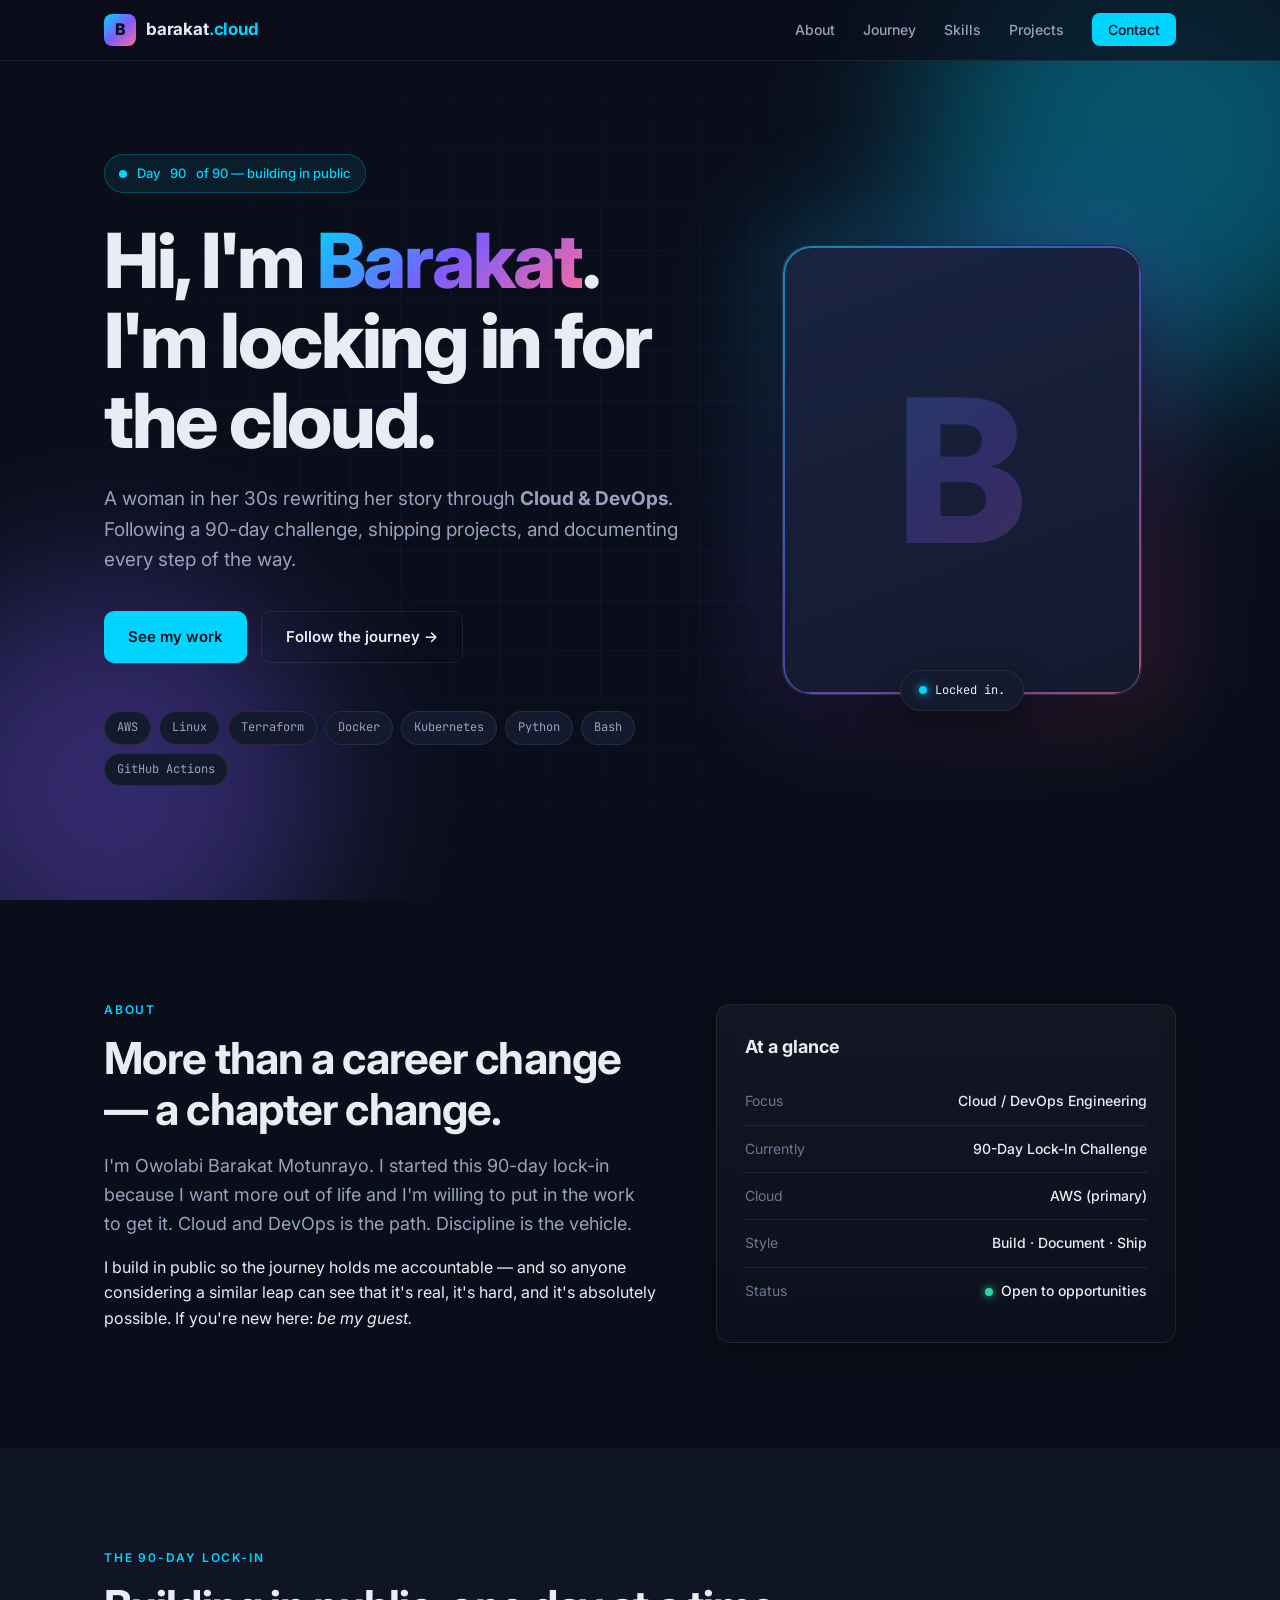
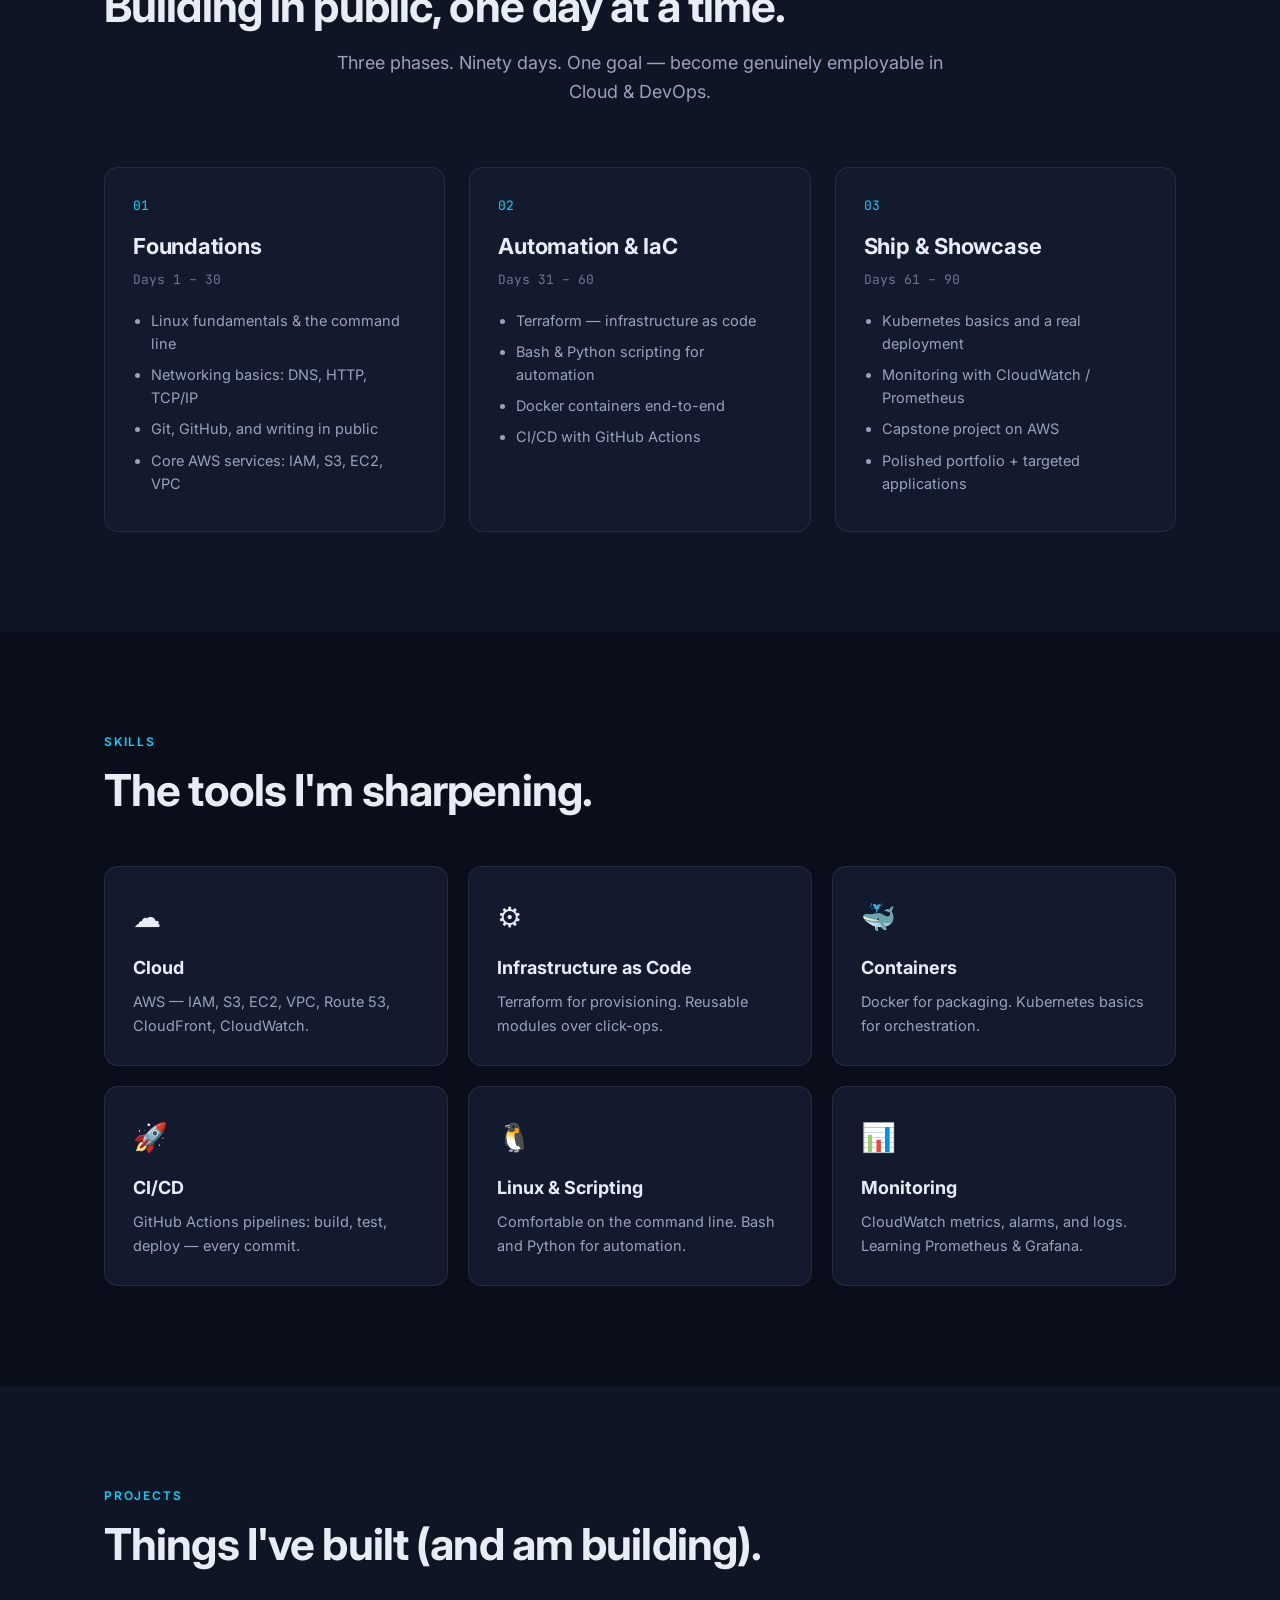
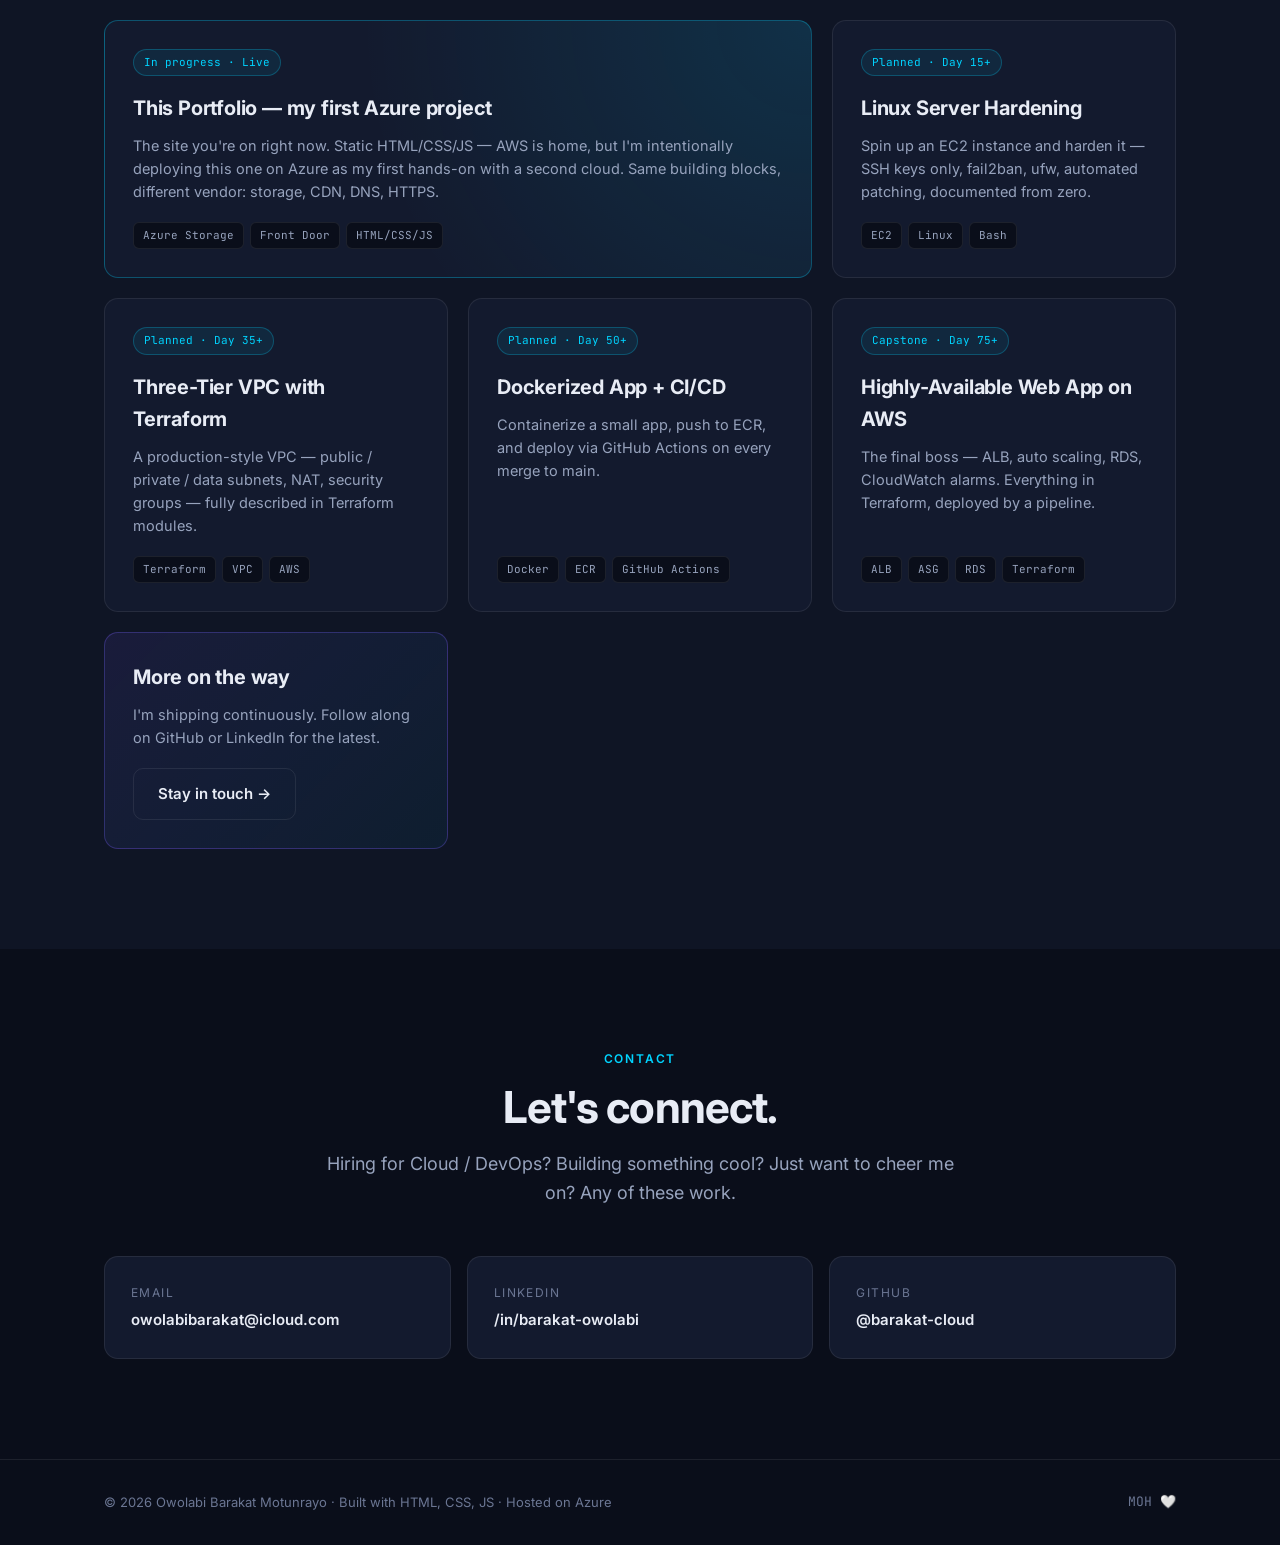
==== index.html @ aaf7a673 "Add files via upload" ====
<!DOCTYPE html>
<html lang="en">
<head>
  <meta charset="UTF-8" />
  <meta name="viewport" content="width=device-width, initial-scale=1.0" />
  <meta name="description" content="Owolabi Barakat Motunrayo — Cloud & DevOps Engineer building in public through a 90-day lock-in challenge." />
  <meta name="author" content="Owolabi Barakat Motunrayo" />
  <meta property="og:title" content="Barakat — Cloud & DevOps Engineer" />
  <meta property="og:description" content="Building in public. 90 days. Cloud, DevOps, and a whole new chapter." />
  <meta property="og:type" content="website" />
  <title>Barakat — Cloud & DevOps Engineer</title>
  <link rel="preconnect" href="https://fonts.googleapis.com" />
  <link rel="preconnect" href="https://fonts.gstatic.com" crossorigin />
  <link href="https://fonts.googleapis.com/css2?family=Inter:wght@400;500;600;700;800&family=JetBrains+Mono:wght@400;500&display=swap" rel="stylesheet" />
  <link rel="stylesheet" href="styles.css" />
  <link rel="icon" type="image/svg+xml" href="data:image/svg+xml,%3Csvg xmlns='http://www.w3.org/2000/svg' viewBox='0 0 100 100'%3E%3Crect width='100' height='100' rx='20' fill='%2300d4ff'/%3E%3Ctext x='50' y='68' text-anchor='middle' font-family='Inter,sans-serif' font-weight='800' font-size='56' fill='%23000'%3EB%3C/text%3E%3C/svg%3E" />
</head>
<body>
  <nav class="nav">
    <div class="nav-inner">
      <a href="#top" class="nav-logo">
        <span class="logo-mark">B</span>
        <span class="logo-text">barakat<span class="accent">.cloud</span></span>
      </a>
      <button class="nav-toggle" aria-label="Toggle menu" aria-expanded="false">
        <span></span><span></span><span></span>
      </button>
      <ul class="nav-links">
        <li><a href="#about">About</a></li>
        <li><a href="#journey">Journey</a></li>
        <li><a href="#skills">Skills</a></li>
        <li><a href="#projects">Projects</a></li>
        <li><a href="#contact" class="nav-cta">Contact</a></li>
      </ul>
    </div>
  </nav>

  <main id="top">
    <section class="hero">
      <div class="hero-bg">
        <div class="grid-pattern"></div>
        <div class="orb orb-1"></div>
        <div class="orb orb-2"></div>
      </div>
      <div class="container hero-content">
        <div class="hero-text">
          <div class="badge">
            <span class="pulse"></span>
            Day <span id="day-counter">1</span> of 90 — building in public
          </div>
          <h1 class="hero-title">
            Hi, I'm <span class="gradient-text">Barakat</span>.<br />
            I'm locking in for the cloud.
          </h1>
          <p class="hero-sub">
            A woman in her 30s rewriting her story through <strong>Cloud &amp; DevOps</strong>.
            Following a 90-day challenge, shipping projects, and documenting every step of the way.
          </p>
          <div class="hero-cta">
            <a href="#projects" class="btn btn-primary">See my work</a>
            <a href="#journey" class="btn btn-ghost">Follow the journey →</a>
          </div>
          <div class="hero-stack" aria-label="Tools I work with">
            <span>AWS</span><span>Linux</span><span>Terraform</span><span>Docker</span><span>Kubernetes</span><span>Python</span><span>Bash</span><span>GitHub Actions</span>
          </div>
        </div>

        <div class="hero-photo">
          <div class="photo-deco"></div>
          <div class="photo-frame">
            <div class="photo-monogram" aria-hidden="true">B</div>
            <img src="profile.jpg" alt="Owolabi Barakat Motunrayo" onerror="this.style.opacity=0" />
          </div>
          <div class="photo-tag">
            <span class="photo-tag-dot"></span>
            Locked in.
          </div>
        </div>
      </div>
    </section>

    <section id="about" class="section">
      <div class="container two-col">
        <div>
          <p class="eyebrow">About</p>
          <h2>More than a career change — a chapter change.</h2>
          <p class="lead">
            I'm Owolabi Barakat Motunrayo. I started this 90-day lock-in because I want more out of life
            and I'm willing to put in the work to get it. Cloud and DevOps is the path. Discipline is the vehicle.
          </p>
          <p>
            I build in public so the journey holds me accountable — and so anyone considering a similar leap
            can see that it's real, it's hard, and it's absolutely possible. If you're new here:
            <em>be my guest.</em>
          </p>
        </div>
        <div class="card glass">
          <h3>At a glance</h3>
          <ul class="kv">
            <li><span>Focus</span><span>Cloud / DevOps Engineering</span></li>
            <li><span>Currently</span><span>90-Day Lock-In Challenge</span></li>
            <li><span>Cloud</span><span>AWS (primary)</span></li>
            <li><span>Style</span><span>Build · Document · Ship</span></li>
            <li><span>Status</span><span class="status-dot">Open to opportunities</span></li>
          </ul>
        </div>
      </div>
    </section>

    <section id="journey" class="section section-alt">
      <div class="container">
        <p class="eyebrow">The 90-day lock-in</p>
        <h2>Building in public, one day at a time.</h2>
        <p class="lead lead-center">
          Three phases. Ninety days. One goal — become genuinely employable in Cloud &amp; DevOps.
        </p>

        <div class="timeline">
          <article class="phase">
            <div class="phase-num">01</div>
            <h3>Foundations</h3>
            <p class="phase-range">Days 1 – 30</p>
            <ul>
              <li>Linux fundamentals &amp; the command line</li>
              <li>Networking basics: DNS, HTTP, TCP/IP</li>
              <li>Git, GitHub, and writing in public</li>
              <li>Core AWS services: IAM, S3, EC2, VPC</li>
            </ul>
          </article>
          <article class="phase">
            <div class="phase-num">02</div>
            <h3>Automation &amp; IaC</h3>
            <p class="phase-range">Days 31 – 60</p>
            <ul>
              <li>Terraform — infrastructure as code</li>
              <li>Bash &amp; Python scripting for automation</li>
              <li>Docker containers end-to-end</li>
              <li>CI/CD with GitHub Actions</li>
            </ul>
          </article>
          <article class="phase">
            <div class="phase-num">03</div>
            <h3>Ship &amp; Showcase</h3>
            <p class="phase-range">Days 61 – 90</p>
            <ul>
              <li>Kubernetes basics and a real deployment</li>
              <li>Monitoring with CloudWatch / Prometheus</li>
              <li>Capstone project on AWS</li>
              <li>Polished portfolio + targeted applications</li>
            </ul>
          </article>
        </div>
      </div>
    </section>

    <section id="skills" class="section">
      <div class="container">
        <p class="eyebrow">Skills</p>
        <h2>The tools I'm sharpening.</h2>

        <div class="skills-grid">
          <div class="skill-card">
            <div class="skill-icon">☁️</div>
            <h3>Cloud</h3>
            <p>AWS — IAM, S3, EC2, VPC, Route 53, CloudFront, CloudWatch.</p>
          </div>
          <div class="skill-card">
            <div class="skill-icon">⚙️</div>
            <h3>Infrastructure as Code</h3>
            <p>Terraform for provisioning. Reusable modules over click-ops.</p>
          </div>
          <div class="skill-card">
            <div class="skill-icon">🐳</div>
            <h3>Containers</h3>
            <p>Docker for packaging. Kubernetes basics for orchestration.</p>
          </div>
          <div class="skill-card">
            <div class="skill-icon">🚀</div>
            <h3>CI/CD</h3>
            <p>GitHub Actions pipelines: build, test, deploy — every commit.</p>
          </div>
          <div class="skill-card">
            <div class="skill-icon">🐧</div>
            <h3>Linux &amp; Scripting</h3>
            <p>Comfortable on the command line. Bash and Python for automation.</p>
          </div>
          <div class="skill-card">
            <div class="skill-icon">📊</div>
            <h3>Monitoring</h3>
            <p>CloudWatch metrics, alarms, and logs. Learning Prometheus &amp; Grafana.</p>
          </div>
        </div>
      </div>
    </section>

    <section id="projects" class="section section-alt">
      <div class="container">
        <p class="eyebrow">Projects</p>
        <h2>Things I've built (and am building).</h2>

        <div class="projects-grid">
          <article class="project-card featured">
            <div class="project-tag">In progress · Live</div>
            <h3>This Portfolio — my first Azure project</h3>
            <p>
              The site you're on right now. Static HTML/CSS/JS — AWS is home, but I'm intentionally
              deploying this one on Azure as my first hands-on with a second cloud. Same building blocks,
              different vendor: storage, CDN, DNS, HTTPS.
            </p>
            <ul class="tech-tags">
              <li>Azure Storage</li><li>Front Door</li><li>HTML/CSS/JS</li>
            </ul>
          </article>

          <article class="project-card">
            <div class="project-tag">Planned · Day 15+</div>
            <h3>Linux Server Hardening</h3>
            <p>Spin up an EC2 instance and harden it — SSH keys only, fail2ban, ufw, automated patching, documented from zero.</p>
            <ul class="tech-tags"><li>EC2</li><li>Linux</li><li>Bash</li></ul>
          </article>

          <article class="project-card">
            <div class="project-tag">Planned · Day 35+</div>
            <h3>Three-Tier VPC with Terraform</h3>
            <p>A production-style VPC — public / private / data subnets, NAT, security groups — fully described in Terraform modules.</p>
            <ul class="tech-tags"><li>Terraform</li><li>VPC</li><li>AWS</li></ul>
          </article>

          <article class="project-card">
            <div class="project-tag">Planned · Day 50+</div>
            <h3>Dockerized App + CI/CD</h3>
            <p>Containerize a small app, push to ECR, and deploy via GitHub Actions on every merge to main.</p>
            <ul class="tech-tags"><li>Docker</li><li>ECR</li><li>GitHub Actions</li></ul>
          </article>

          <article class="project-card">
            <div class="project-tag">Capstone · Day 75+</div>
            <h3>Highly-Available Web App on AWS</h3>
            <p>The final boss — ALB, auto scaling, RDS, CloudWatch alarms. Everything in Terraform, deployed by a pipeline.</p>
            <ul class="tech-tags"><li>ALB</li><li>ASG</li><li>RDS</li><li>Terraform</li></ul>
          </article>

          <article class="project-card cta-card">
            <h3>More on the way</h3>
            <p>I'm shipping continuously. Follow along on GitHub or LinkedIn for the latest.</p>
            <a href="#contact" class="btn btn-ghost">Stay in touch →</a>
          </article>
        </div>
      </div>
    </section>

    <section id="contact" class="section">
      <div class="container contact">
        <p class="eyebrow">Contact</p>
        <h2>Let's connect.</h2>
        <p class="lead lead-center">
          Hiring for Cloud / DevOps? Building something cool? Just want to cheer me on?
          Any of these work.
        </p>
        <div class="contact-grid">
          <a class="contact-card" href="mailto:owolabibarakat@icloud.com">
            <span class="contact-label">Email</span>
            <span class="contact-value">owolabibarakat@icloud.com</span>
          </a>
          <a class="contact-card" href="https://www.linkedin.com/" target="_blank" rel="noopener">
            <span class="contact-label">LinkedIn</span>
            <span class="contact-value">/in/barakat-owolabi</span>
          </a>
          <a class="contact-card" href="https://github.com/" target="_blank" rel="noopener">
            <span class="contact-label">GitHub</span>
            <span class="contact-value">@barakat-cloud</span>
          </a>
        </div>
      </div>
    </section>
  </main>

  <footer class="footer">
    <div class="container footer-inner">
      <p>© <span id="year"></span> Owolabi Barakat Motunrayo · Built with HTML, CSS, JS · Hosted on Azure</p>
      <p class="footer-moh">MOH 🤍</p>
    </div>
  </footer>

  <script src="script.js"></script>
</body>
</html>
---- styles.css ----
/* ---------- Reset & tokens ---------- */
*, *::before, *::after { box-sizing: border-box; }
html { scroll-behavior: smooth; }
body {
  margin: 0;
  font-family: 'Inter', system-ui, -apple-system, Segoe UI, Roboto, sans-serif;
  background: var(--bg);
  color: var(--text);
  line-height: 1.6;
  -webkit-font-smoothing: antialiased;
  overflow-x: hidden;
}

:root {
  --bg: #0a0e1a;
  --bg-alt: #0f1525;
  --surface: #131a2e;
  --surface-2: #1a2340;
  --border: rgba(255, 255, 255, 0.08);
  --text: #e8ecf5;
  --text-dim: #97a3bd;
  --text-mute: #6b7693;
  --accent: #00d4ff;
  --accent-2: #7c5cff;
  --accent-3: #ff6b9d;
  --gradient: linear-gradient(135deg, #00d4ff 0%, #7c5cff 50%, #ff6b9d 100%);
  --radius: 14px;
  --shadow: 0 8px 30px rgba(0, 0, 0, 0.3);
}

img, svg { max-width: 100%; display: block; }
a { color: inherit; text-decoration: none; }

.container { width: 100%; max-width: 1120px; margin: 0 auto; padding: 0 24px; }

/* ---------- Nav ---------- */
.nav {
  position: fixed; top: 0; left: 0; right: 0; z-index: 100;
  backdrop-filter: blur(14px);
  -webkit-backdrop-filter: blur(14px);
  background: rgba(10, 14, 26, 0.7);
  border-bottom: 1px solid var(--border);
}
.nav-inner {
  max-width: 1120px; margin: 0 auto; padding: 14px 24px;
  display: flex; align-items: center; justify-content: space-between;
}
.nav-logo { display: flex; align-items: center; gap: 10px; font-weight: 700; }
.logo-mark {
  width: 32px; height: 32px; display: grid; place-items: center;
  background: var(--gradient);
  color: #0a0e1a; border-radius: 8px; font-weight: 800;
}
.logo-text { font-size: 17px; letter-spacing: -0.01em; }
.logo-text .accent { color: var(--accent); }

.nav-links {
  list-style: none; display: flex; gap: 28px;
  margin: 0; padding: 0;
}
.nav-links a {
  color: var(--text-dim); font-size: 14px; font-weight: 500;
  transition: color 0.2s;
}
.nav-links a:hover { color: var(--text); }
.nav-cta {
  padding: 8px 16px; border-radius: 8px;
  background: var(--accent); color: #0a0e1a !important;
  font-weight: 600;
}
.nav-cta:hover { background: #1ae0ff; }

.nav-toggle {
  display: none; background: none; border: 0; cursor: pointer;
  width: 32px; height: 32px; padding: 6px;
}
.nav-toggle span {
  display: block; height: 2px; background: var(--text);
  margin: 5px 0; border-radius: 2px; transition: 0.25s;
}

/* ---------- Hero ---------- */
.hero {
  position: relative; min-height: 100vh;
  display: flex; align-items: center;
  padding: 120px 0 80px;
  overflow: hidden;
}
.hero-bg { position: absolute; inset: 0; z-index: 0; }
.grid-pattern {
  position: absolute; inset: 0;
  background-image:
    linear-gradient(rgba(124, 92, 255, 0.06) 1px, transparent 1px),
    linear-gradient(90deg, rgba(124, 92, 255, 0.06) 1px, transparent 1px);
  background-size: 50px 50px;
  mask-image: radial-gradient(ellipse at center, #000 30%, transparent 75%);
  -webkit-mask-image: radial-gradient(ellipse at center, #000 30%, transparent 75%);
}
.orb {
  position: absolute; border-radius: 50%;
  filter: blur(80px); opacity: 0.35;
}
.orb-1 {
  width: 480px; height: 480px;
  background: var(--accent);
  top: -100px; right: -120px;
}
.orb-2 {
  width: 420px; height: 420px;
  background: var(--accent-2);
  bottom: -100px; left: -100px;
}

.hero-content {
  position: relative; z-index: 1;
  display: grid;
  grid-template-columns: 1.15fr 0.85fr;
  gap: 64px;
  align-items: center;
}
.hero-text { min-width: 0; }

.hero-photo {
  position: relative;
  justify-self: center;
  width: 100%;
  max-width: 360px;
  aspect-ratio: 4 / 5;
}
.photo-frame {
  position: relative;
  width: 100%; height: 100%;
  border-radius: 28px;
  overflow: hidden;
  background: linear-gradient(160deg, var(--surface-2), var(--surface));
  border: 1px solid var(--border);
  box-shadow:
    0 30px 80px rgba(0, 0, 0, 0.5),
    0 0 0 1px rgba(255, 255, 255, 0.03) inset;
  z-index: 1;
}
.photo-frame::after {
  content: '';
  position: absolute; inset: 0;
  border-radius: 28px;
  padding: 1.5px;
  background: var(--gradient);
  -webkit-mask: linear-gradient(#000 0 0) content-box, linear-gradient(#000 0 0);
  -webkit-mask-composite: xor;
          mask-composite: exclude;
  pointer-events: none;
  z-index: 3;
  opacity: 0.6;
}
.photo-frame img {
  position: absolute; inset: 0;
  width: 100%; height: 100%;
  object-fit: cover;
  z-index: 2;
  transition: opacity 0.4s;
}
.photo-monogram {
  position: absolute; inset: 0;
  display: grid; place-items: center;
  font-size: clamp(140px, 22vw, 200px);
  font-weight: 800;
  line-height: 1;
  background: var(--gradient);
  -webkit-background-clip: text;
          background-clip: text;
  -webkit-text-fill-color: transparent;
  opacity: 0.25;
  z-index: 1;
  user-select: none;
}
.photo-deco {
  position: absolute;
  width: 110%; height: 110%;
  top: -5%; left: -5%;
  background: var(--gradient);
  border-radius: 32px;
  filter: blur(50px);
  opacity: 0.25;
  z-index: 0;
}
.photo-tag {
  position: absolute;
  bottom: -16px; left: 50%;
  transform: translateX(-50%);
  display: inline-flex; align-items: center; gap: 8px;
  padding: 10px 18px;
  border-radius: 999px;
  background: var(--surface);
  border: 1px solid var(--border);
  font-family: 'JetBrains Mono', monospace;
  font-size: 12px;
  color: var(--text);
  box-shadow: 0 10px 30px rgba(0, 0, 0, 0.4);
  z-index: 4;
  white-space: nowrap;
}
.photo-tag-dot {
  width: 8px; height: 8px; border-radius: 50%;
  background: var(--accent);
  box-shadow: 0 0 10px var(--accent);
}
.badge {
  display: inline-flex; align-items: center; gap: 10px;
  padding: 8px 14px; border-radius: 999px;
  background: rgba(0, 212, 255, 0.08);
  border: 1px solid rgba(0, 212, 255, 0.25);
  color: var(--accent);
  font-size: 13px; font-weight: 500;
  margin-bottom: 28px;
}
.pulse {
  width: 8px; height: 8px; border-radius: 50%;
  background: var(--accent);
  box-shadow: 0 0 0 0 rgba(0, 212, 255, 0.7);
  animation: pulse 2s infinite;
}
@keyframes pulse {
  0% { box-shadow: 0 0 0 0 rgba(0, 212, 255, 0.7); }
  70% { box-shadow: 0 0 0 12px rgba(0, 212, 255, 0); }
  100% { box-shadow: 0 0 0 0 rgba(0, 212, 255, 0); }
}

.hero-title {
  font-size: clamp(40px, 6.5vw, 76px);
  line-height: 1.05; letter-spacing: -0.03em;
  font-weight: 800;
  margin: 0 0 24px;
}
.gradient-text {
  background: var(--gradient);
  -webkit-background-clip: text;
  background-clip: text;
  -webkit-text-fill-color: transparent;
}
.hero-sub {
  font-size: clamp(16px, 1.6vw, 19px);
  color: var(--text-dim);
  max-width: 620px; margin: 0 0 36px;
}
.hero-cta { display: flex; gap: 14px; flex-wrap: wrap; margin-bottom: 48px; }

.btn {
  display: inline-flex; align-items: center; justify-content: center;
  padding: 13px 24px; border-radius: 10px;
  font-weight: 600; font-size: 15px;
  transition: transform 0.15s, background 0.2s, border-color 0.2s;
  cursor: pointer; border: 0;
}
.btn-primary {
  background: var(--accent); color: #0a0e1a;
}
.btn-primary:hover { background: #1ae0ff; transform: translateY(-1px); }
.btn-ghost {
  background: transparent; color: var(--text);
  border: 1px solid var(--border);
}
.btn-ghost:hover { border-color: var(--text-dim); transform: translateY(-1px); }

.hero-stack {
  display: flex; flex-wrap: wrap; gap: 8px;
}
.hero-stack span {
  padding: 6px 12px; border-radius: 999px;
  background: var(--surface);
  border: 1px solid var(--border);
  color: var(--text-dim);
  font-family: 'JetBrains Mono', monospace;
  font-size: 12px;
}

/* ---------- Sections ---------- */
.section { padding: 100px 0; position: relative; }
.section-alt { background: var(--bg-alt); }

.eyebrow {
  text-transform: uppercase;
  letter-spacing: 0.15em;
  font-size: 12px; font-weight: 600;
  color: var(--accent);
  margin: 0 0 14px;
}
h2 {
  font-size: clamp(28px, 4vw, 44px);
  line-height: 1.15; letter-spacing: -0.02em;
  font-weight: 700;
  margin: 0 0 18px;
}
.lead {
  font-size: 18px; color: var(--text-dim);
  max-width: 640px; margin: 0 0 16px;
}
.lead-center { margin-left: auto; margin-right: auto; text-align: center; }

.two-col {
  display: grid; grid-template-columns: 1.2fr 1fr;
  gap: 60px; align-items: center;
}

/* ---------- Card / glass ---------- */
.card {
  background: var(--surface);
  border: 1px solid var(--border);
  border-radius: var(--radius);
  padding: 28px;
  box-shadow: var(--shadow);
}
.glass {
  background: linear-gradient(180deg, rgba(255,255,255,0.04), rgba(255,255,255,0.01));
  backdrop-filter: blur(10px);
  -webkit-backdrop-filter: blur(10px);
}
.card h3 { margin: 0 0 16px; font-size: 18px; }

.kv { list-style: none; padding: 0; margin: 0; }
.kv li {
  display: flex; justify-content: space-between; gap: 16px;
  padding: 12px 0;
  border-bottom: 1px solid var(--border);
  font-size: 14px;
}
.kv li:last-child { border-bottom: 0; }
.kv li span:first-child { color: var(--text-mute); }
.kv li span:last-child { color: var(--text); font-weight: 500; text-align: right; }
.status-dot::before {
  content: ''; display: inline-block;
  width: 8px; height: 8px; border-radius: 50%;
  background: #2dd4a4; margin-right: 8px;
  box-shadow: 0 0 8px #2dd4a4;
  vertical-align: middle;
}

/* ---------- Timeline ---------- */
.timeline {
  margin-top: 60px;
  display: grid; grid-template-columns: repeat(3, 1fr); gap: 24px;
}
.phase {
  background: var(--surface);
  border: 1px solid var(--border);
  border-radius: var(--radius);
  padding: 28px;
  position: relative;
  transition: transform 0.25s, border-color 0.25s;
}
.phase:hover { transform: translateY(-4px); border-color: rgba(0, 212, 255, 0.4); }
.phase-num {
  font-family: 'JetBrains Mono', monospace;
  font-size: 13px; color: var(--accent);
  margin-bottom: 12px;
}
.phase h3 { margin: 0 0 6px; font-size: 22px; letter-spacing: -0.01em; }
.phase-range {
  color: var(--text-mute); font-size: 13px;
  margin: 0 0 18px;
  font-family: 'JetBrains Mono', monospace;
}
.phase ul { padding-left: 18px; margin: 0; color: var(--text-dim); }
.phase ul li { margin-bottom: 8px; font-size: 14.5px; }

/* ---------- Skills grid ---------- */
.skills-grid {
  margin-top: 50px;
  display: grid; grid-template-columns: repeat(3, 1fr); gap: 20px;
}
.skill-card {
  background: var(--surface);
  border: 1px solid var(--border);
  border-radius: var(--radius);
  padding: 28px;
  transition: transform 0.25s, border-color 0.25s, background 0.25s;
}
.skill-card:hover {
  transform: translateY(-3px);
  border-color: rgba(124, 92, 255, 0.45);
  background: var(--surface-2);
}
.skill-icon { font-size: 28px; margin-bottom: 14px; }
.skill-card h3 { margin: 0 0 8px; font-size: 18px; }
.skill-card p { margin: 0; color: var(--text-dim); font-size: 14.5px; }

/* ---------- Projects ---------- */
.projects-grid {
  margin-top: 50px;
  display: grid; grid-template-columns: repeat(3, 1fr); gap: 20px;
}
.project-card {
  background: var(--surface);
  border: 1px solid var(--border);
  border-radius: var(--radius);
  padding: 28px;
  display: flex; flex-direction: column;
  transition: transform 0.25s, border-color 0.25s;
}
.project-card:hover { transform: translateY(-4px); border-color: rgba(0, 212, 255, 0.4); }
.project-card.featured {
  grid-column: span 2;
  background:
    radial-gradient(circle at top right, rgba(0, 212, 255, 0.12), transparent 60%),
    var(--surface);
  border-color: rgba(0, 212, 255, 0.3);
}
.project-tag {
  display: inline-block; align-self: flex-start;
  padding: 4px 10px; border-radius: 999px;
  font-family: 'JetBrains Mono', monospace;
  font-size: 11px; color: var(--accent);
  background: rgba(0, 212, 255, 0.08);
  border: 1px solid rgba(0, 212, 255, 0.25);
  margin-bottom: 16px;
}
.project-card h3 { margin: 0 0 10px; font-size: 20px; letter-spacing: -0.01em; }
.project-card p { color: var(--text-dim); margin: 0 0 18px; font-size: 14.5px; flex: 1; }
.tech-tags {
  list-style: none; padding: 0; margin: 0;
  display: flex; flex-wrap: wrap; gap: 6px;
}
.tech-tags li {
  font-family: 'JetBrains Mono', monospace;
  font-size: 11px;
  padding: 4px 9px; border-radius: 6px;
  background: var(--bg);
  color: var(--text-dim);
  border: 1px solid var(--border);
}
.cta-card {
  background: linear-gradient(135deg, rgba(124, 92, 255, 0.1), rgba(0, 212, 255, 0.05));
  border-color: rgba(124, 92, 255, 0.3);
  align-items: flex-start;
}
.cta-card .btn { margin-top: auto; }

/* ---------- Contact ---------- */
.contact { text-align: center; }
.contact h2 { margin-bottom: 18px; }
.contact-grid {
  margin-top: 48px;
  display: grid; grid-template-columns: repeat(3, 1fr); gap: 16px;
}
.contact-card {
  background: var(--surface);
  border: 1px solid var(--border);
  border-radius: var(--radius);
  padding: 26px;
  display: flex; flex-direction: column; gap: 6px;
  text-align: left;
  transition: transform 0.2s, border-color 0.2s;
}
.contact-card:hover { transform: translateY(-3px); border-color: var(--accent); }
.contact-label {
  font-size: 12px;
  text-transform: uppercase;
  letter-spacing: 0.12em;
  color: var(--text-mute);
}
.contact-value { font-weight: 600; font-size: 15px; word-break: break-word; }

/* ---------- Footer ---------- */
.footer {
  border-top: 1px solid var(--border);
  padding: 32px 0;
  background: var(--bg);
}
.footer-inner {
  display: flex; justify-content: space-between; align-items: center;
  flex-wrap: wrap; gap: 12px;
}
.footer p { margin: 0; color: var(--text-mute); font-size: 13px; }
.footer-moh { font-family: 'JetBrains Mono', monospace; }

/* ---------- Responsive ---------- */
@media (max-width: 880px) {
  .hero-content { grid-template-columns: 1fr; gap: 48px; text-align: left; }
  .hero-photo { order: -1; max-width: 260px; margin-top: 8px; }
  .two-col { grid-template-columns: 1fr; gap: 40px; }
  .timeline,
  .skills-grid,
  .projects-grid,
  .contact-grid { grid-template-columns: 1fr; }
  .project-card.featured { grid-column: span 1; }

  .nav-toggle { display: block; }
  .nav-links {
    position: absolute; top: 100%; left: 0; right: 0;
    background: rgba(10, 14, 26, 0.97);
    backdrop-filter: blur(10px);
    flex-direction: column;
    padding: 20px 24px;
    gap: 18px;
    border-bottom: 1px solid var(--border);
    transform: translateY(-10px);
    opacity: 0;
    pointer-events: none;
    transition: 0.2s;
  }
  .nav-links.open {
    transform: translateY(0); opacity: 1; pointer-events: auto;
  }
  .section { padding: 80px 0; }
  .hero { padding: 110px 0 60px; min-height: auto; }
}

@media (prefers-reduced-motion: reduce) {
  *, *::before, *::after {
    animation-duration: 0.01ms !important;
    transition-duration: 0.01ms !important;
  }
  html { scroll-behavior: auto; }
}
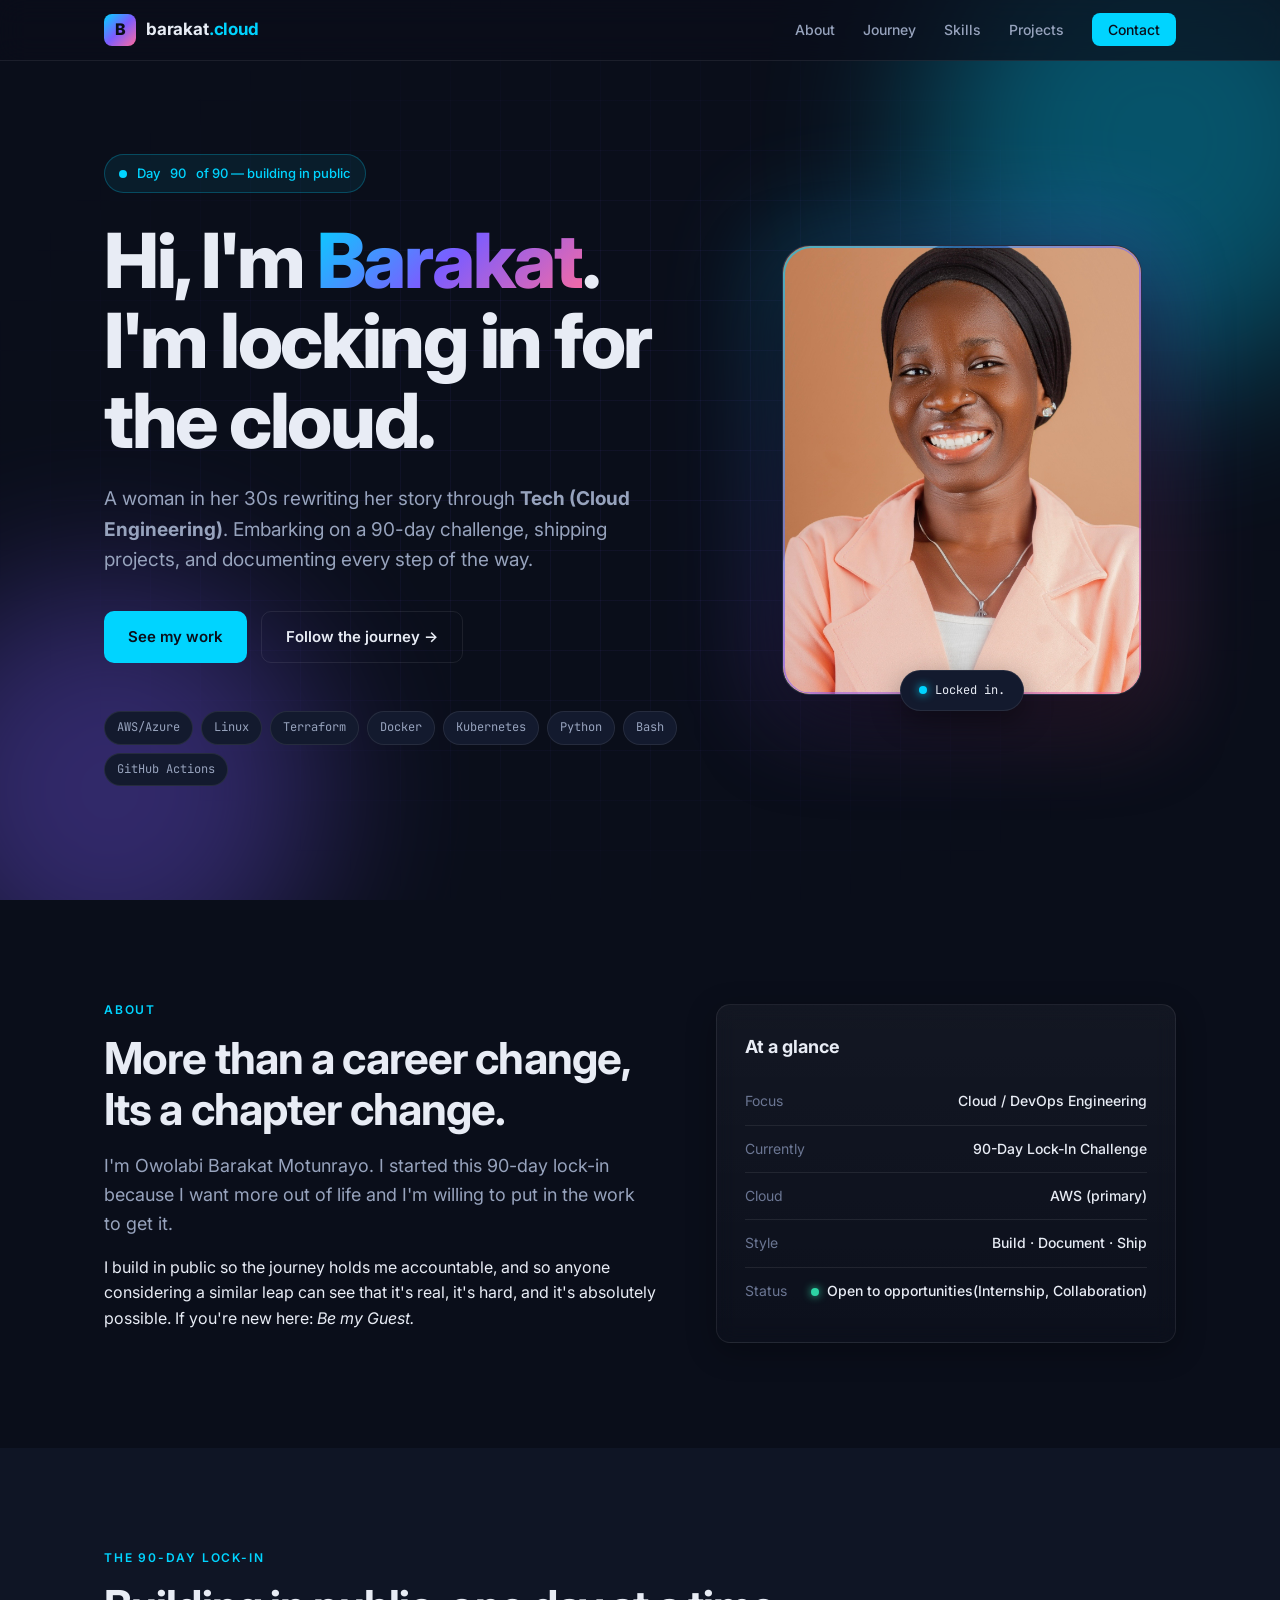
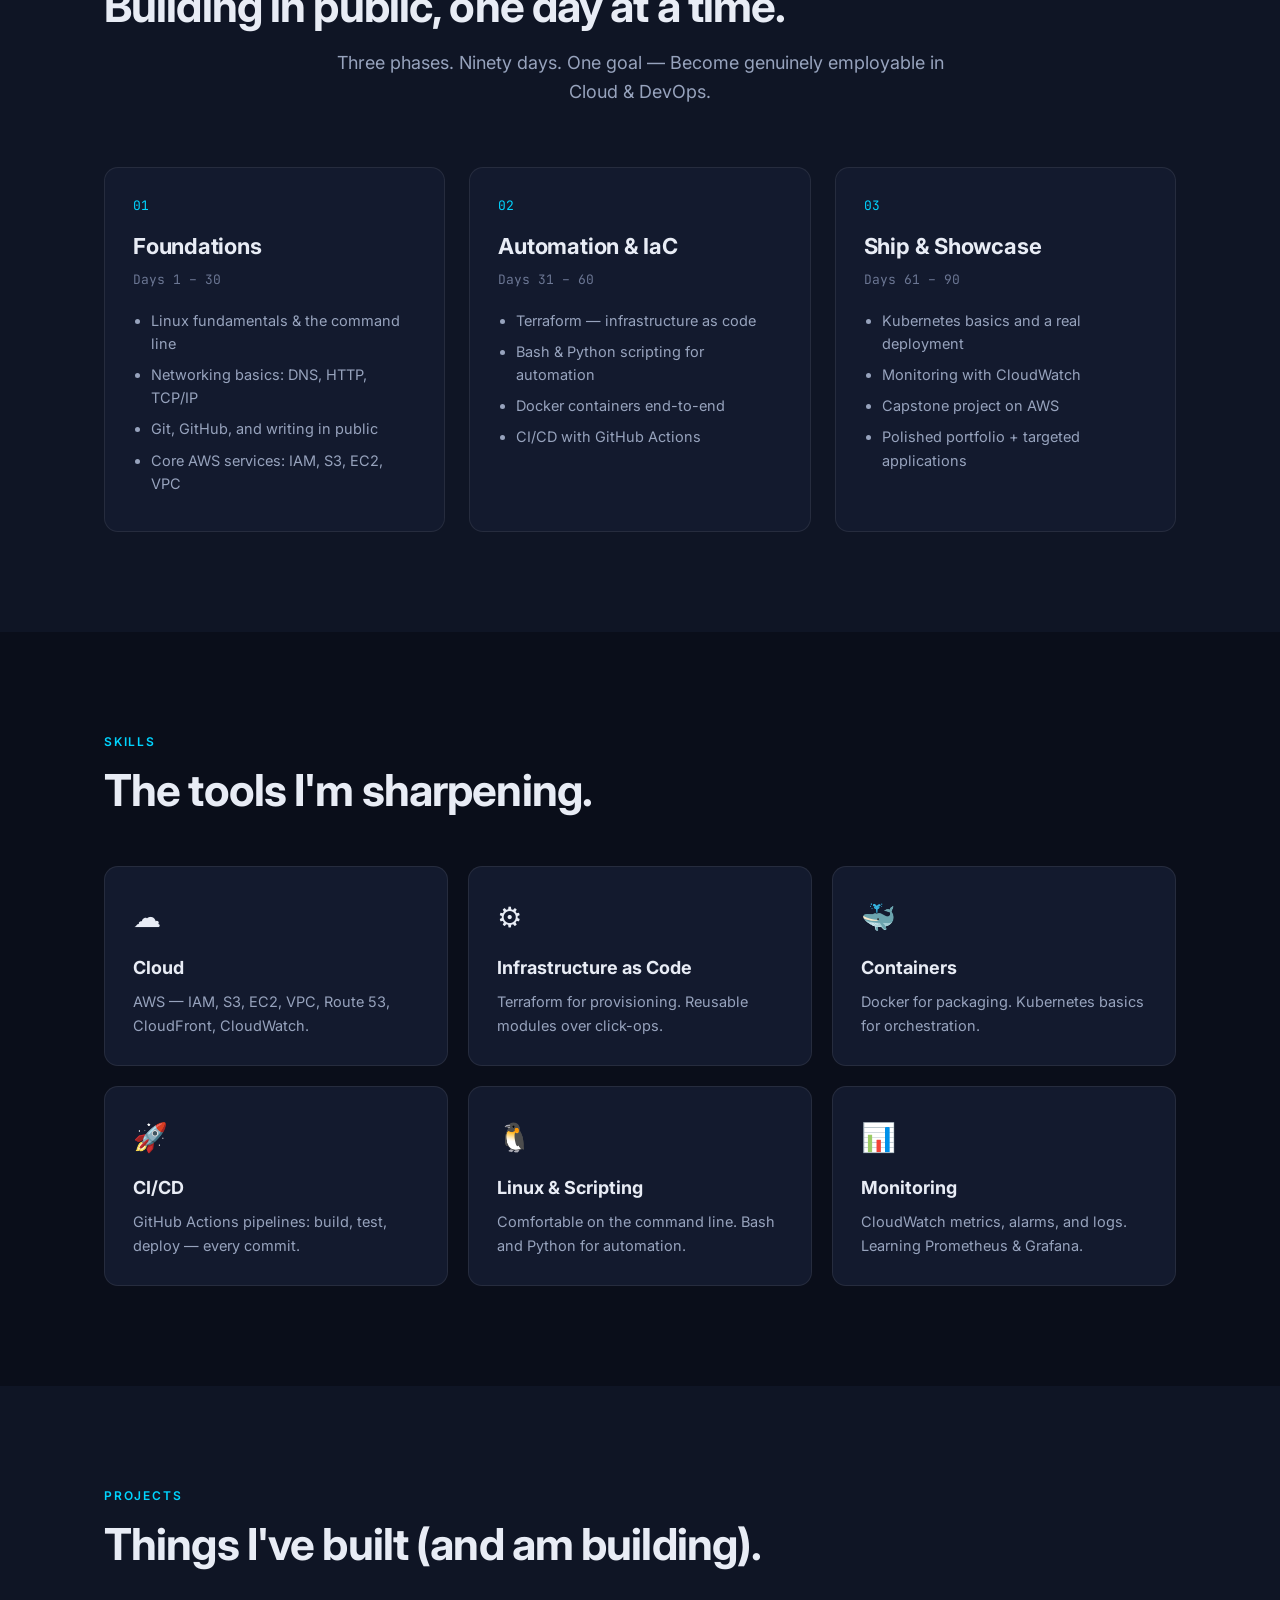
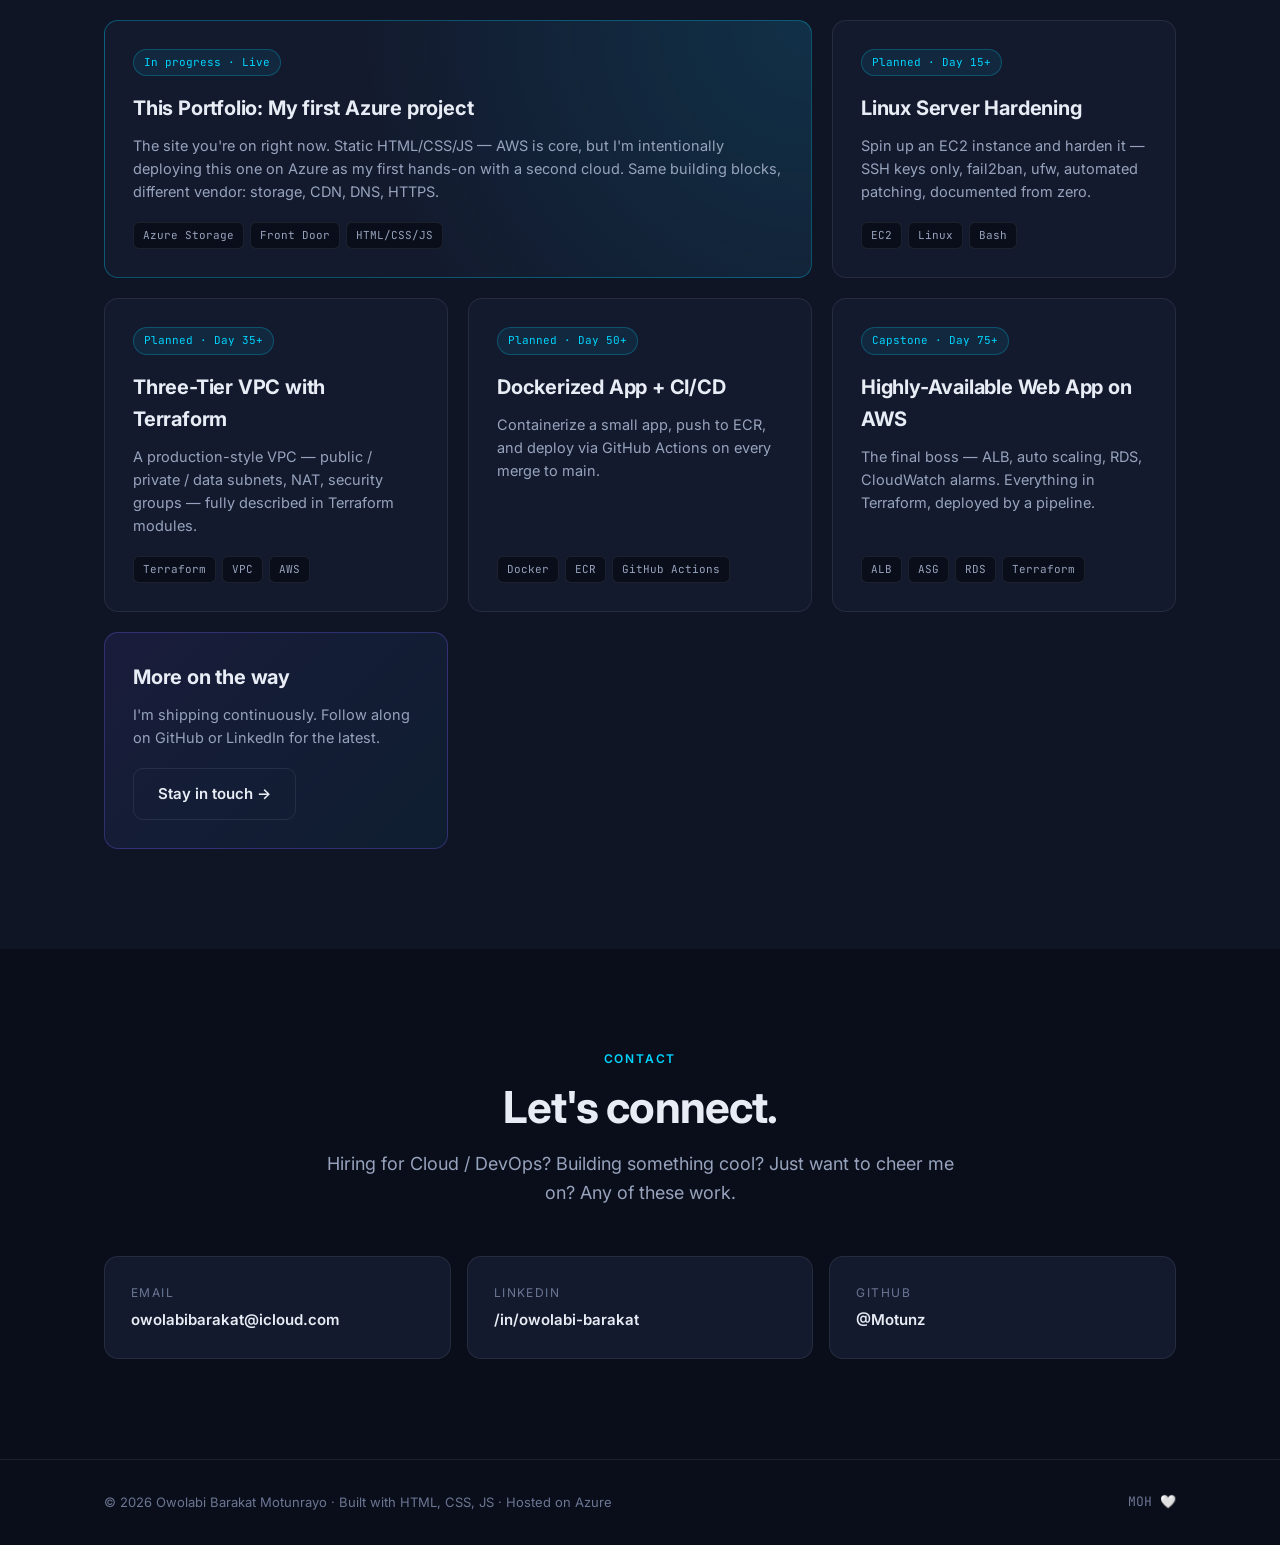
==== commit f775db6e: "Revise text content and update LinkedIn link Updated various text elements for clarity and accuracy," ====
--- a/index.html
+++ b/index.html
@@ -53,15 +53,15 @@
             I'm locking in for the cloud.
           </h1>
           <p class="hero-sub">
-            A woman in her 30s rewriting her story through <strong>Cloud &amp; DevOps</strong>.
-            Following a 90-day challenge, shipping projects, and documenting every step of the way.
+            A woman in her 30s rewriting her story through <strong>Tech (Cloud Engineering)</strong>.
+            Embarking on a 90-day challenge, shipping projects, and documenting every step of the way.
           </p>
           <div class="hero-cta">
             <a href="#projects" class="btn btn-primary">See my work</a>
             <a href="#journey" class="btn btn-ghost">Follow the journey →</a>
           </div>
           <div class="hero-stack" aria-label="Tools I work with">
-            <span>AWS</span><span>Linux</span><span>Terraform</span><span>Docker</span><span>Kubernetes</span><span>Python</span><span>Bash</span><span>GitHub Actions</span>
+            <span>AWS/Azure</span><span>Linux</span><span>Terraform</span><span>Docker</span><span>Kubernetes</span><span>Python</span><span>Bash</span><span>GitHub Actions</span>
           </div>
         </div>
 
@@ -69,7 +69,7 @@
           <div class="photo-deco"></div>
           <div class="photo-frame">
             <div class="photo-monogram" aria-hidden="true">B</div>
-            <img src="profile.jpg" alt="Owolabi Barakat Motunrayo" onerror="this.style.opacity=0" />
+            <img src="./Profile.jpg" alt="Owolabi Barakat Motunrayo" onerror="this.style.opacity=0" />
           </div>
           <div class="photo-tag">
             <span class="photo-tag-dot"></span>
@@ -83,15 +83,15 @@
       <div class="container two-col">
         <div>
           <p class="eyebrow">About</p>
-          <h2>More than a career change — a chapter change.</h2>
+          <h2>More than a career change, Its a chapter change.</h2>
           <p class="lead">
             I'm Owolabi Barakat Motunrayo. I started this 90-day lock-in because I want more out of life
-            and I'm willing to put in the work to get it. Cloud and DevOps is the path. Discipline is the vehicle.
+            and I'm willing to put in the work to get it.
           </p>
           <p>
-            I build in public so the journey holds me accountable — and so anyone considering a similar leap
+            I build in public so the journey holds me accountable, and so anyone considering a similar leap
             can see that it's real, it's hard, and it's absolutely possible. If you're new here:
-            <em>be my guest.</em>
+            <em>Be my Guest.</em>
           </p>
         </div>
         <div class="card glass">
@@ -101,7 +101,7 @@
             <li><span>Currently</span><span>90-Day Lock-In Challenge</span></li>
             <li><span>Cloud</span><span>AWS (primary)</span></li>
             <li><span>Style</span><span>Build · Document · Ship</span></li>
-            <li><span>Status</span><span class="status-dot">Open to opportunities</span></li>
+            <li><span>Status</span><span class="status-dot">Open to opportunities(Internship, Collaboration)</span></li>
           </ul>
         </div>
       </div>
@@ -112,7 +112,7 @@
         <p class="eyebrow">The 90-day lock-in</p>
         <h2>Building in public, one day at a time.</h2>
         <p class="lead lead-center">
-          Three phases. Ninety days. One goal — become genuinely employable in Cloud &amp; DevOps.
+          Three phases. Ninety days. One goal — Become genuinely employable in Cloud &amp; DevOps.
         </p>
 
         <div class="timeline">
@@ -144,7 +144,7 @@
             <p class="phase-range">Days 61 – 90</p>
             <ul>
               <li>Kubernetes basics and a real deployment</li>
-              <li>Monitoring with CloudWatch / Prometheus</li>
+              <li>Monitoring with CloudWatch</li>
               <li>Capstone project on AWS</li>
               <li>Polished portfolio + targeted applications</li>
             </ul>
@@ -201,9 +201,9 @@
         <div class="projects-grid">
           <article class="project-card featured">
             <div class="project-tag">In progress · Live</div>
-            <h3>This Portfolio — my first Azure project</h3>
+            <h3>This Portfolio: My first Azure project</h3>
             <p>
-              The site you're on right now. Static HTML/CSS/JS — AWS is home, but I'm intentionally
+              The site you're on right now. Static HTML/CSS/JS — AWS is core, but I'm intentionally
               deploying this one on Azure as my first hands-on with a second cloud. Same building blocks,
               different vendor: storage, CDN, DNS, HTTPS.
             </p>
@@ -264,11 +264,11 @@
           </a>
           <a class="contact-card" href="https://www.linkedin.com/" target="_blank" rel="noopener">
             <span class="contact-label">LinkedIn</span>
-            <span class="contact-value">/in/barakat-owolabi</span>
+            <span class="contact-value">/in/owolabi-barakat</span>
           </a>
           <a class="contact-card" href="https://github.com/" target="_blank" rel="noopener">
             <span class="contact-label">GitHub</span>
-            <span class="contact-value">@barakat-cloud</span>
+            <span class="contact-value">@Motunz</span>
           </a>
         </div>
       </div>
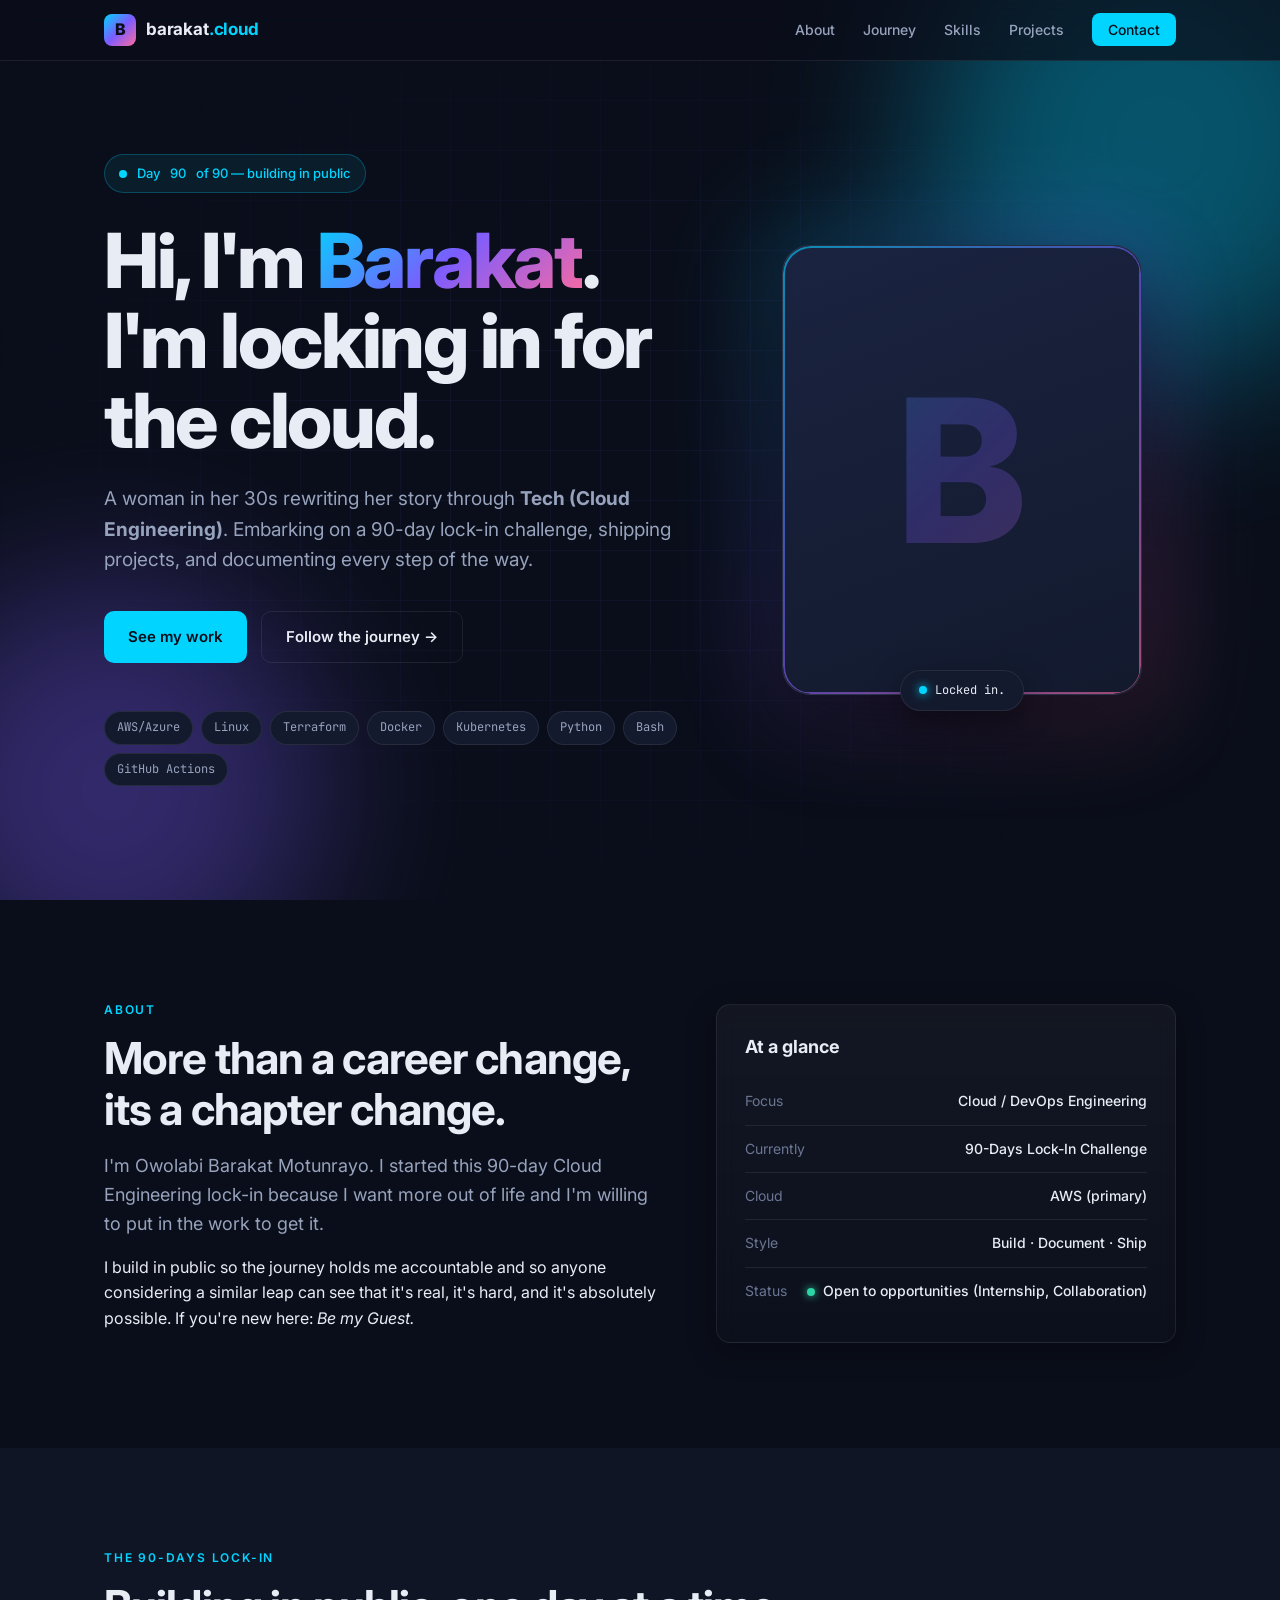
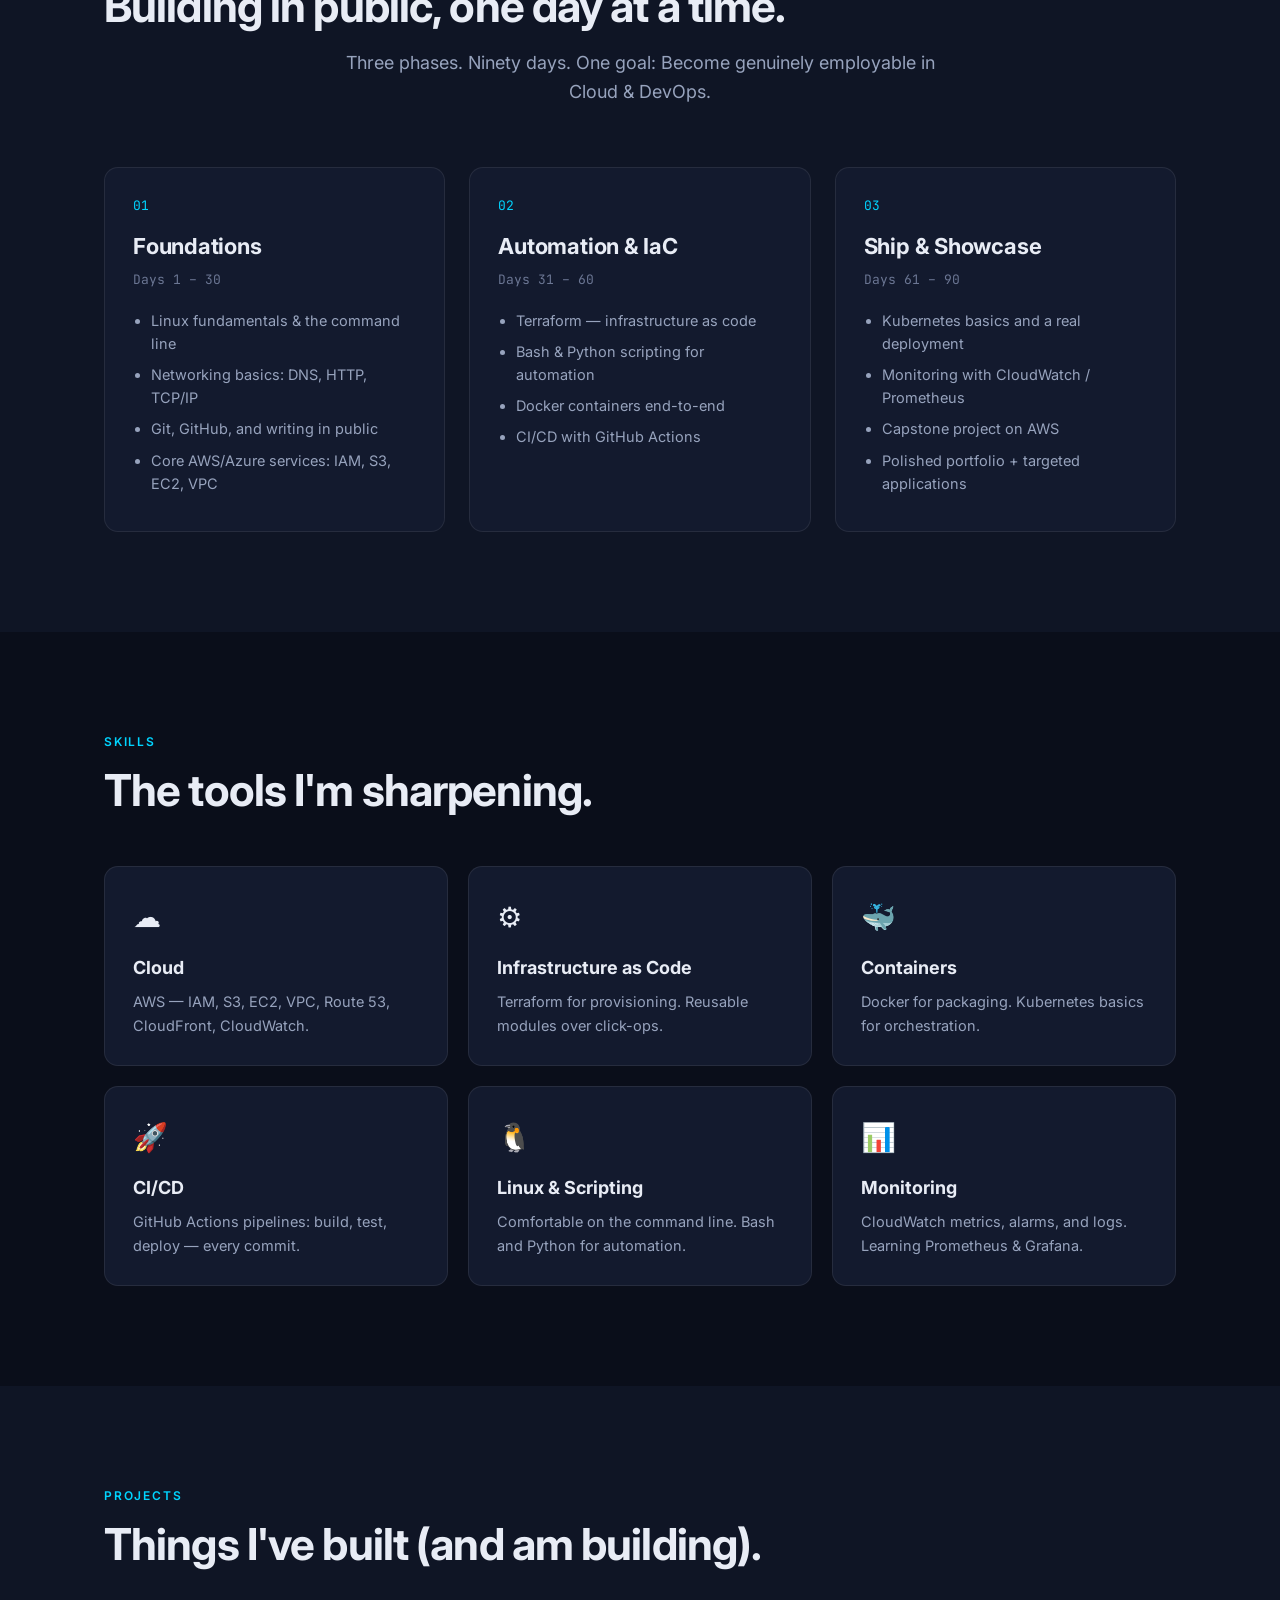
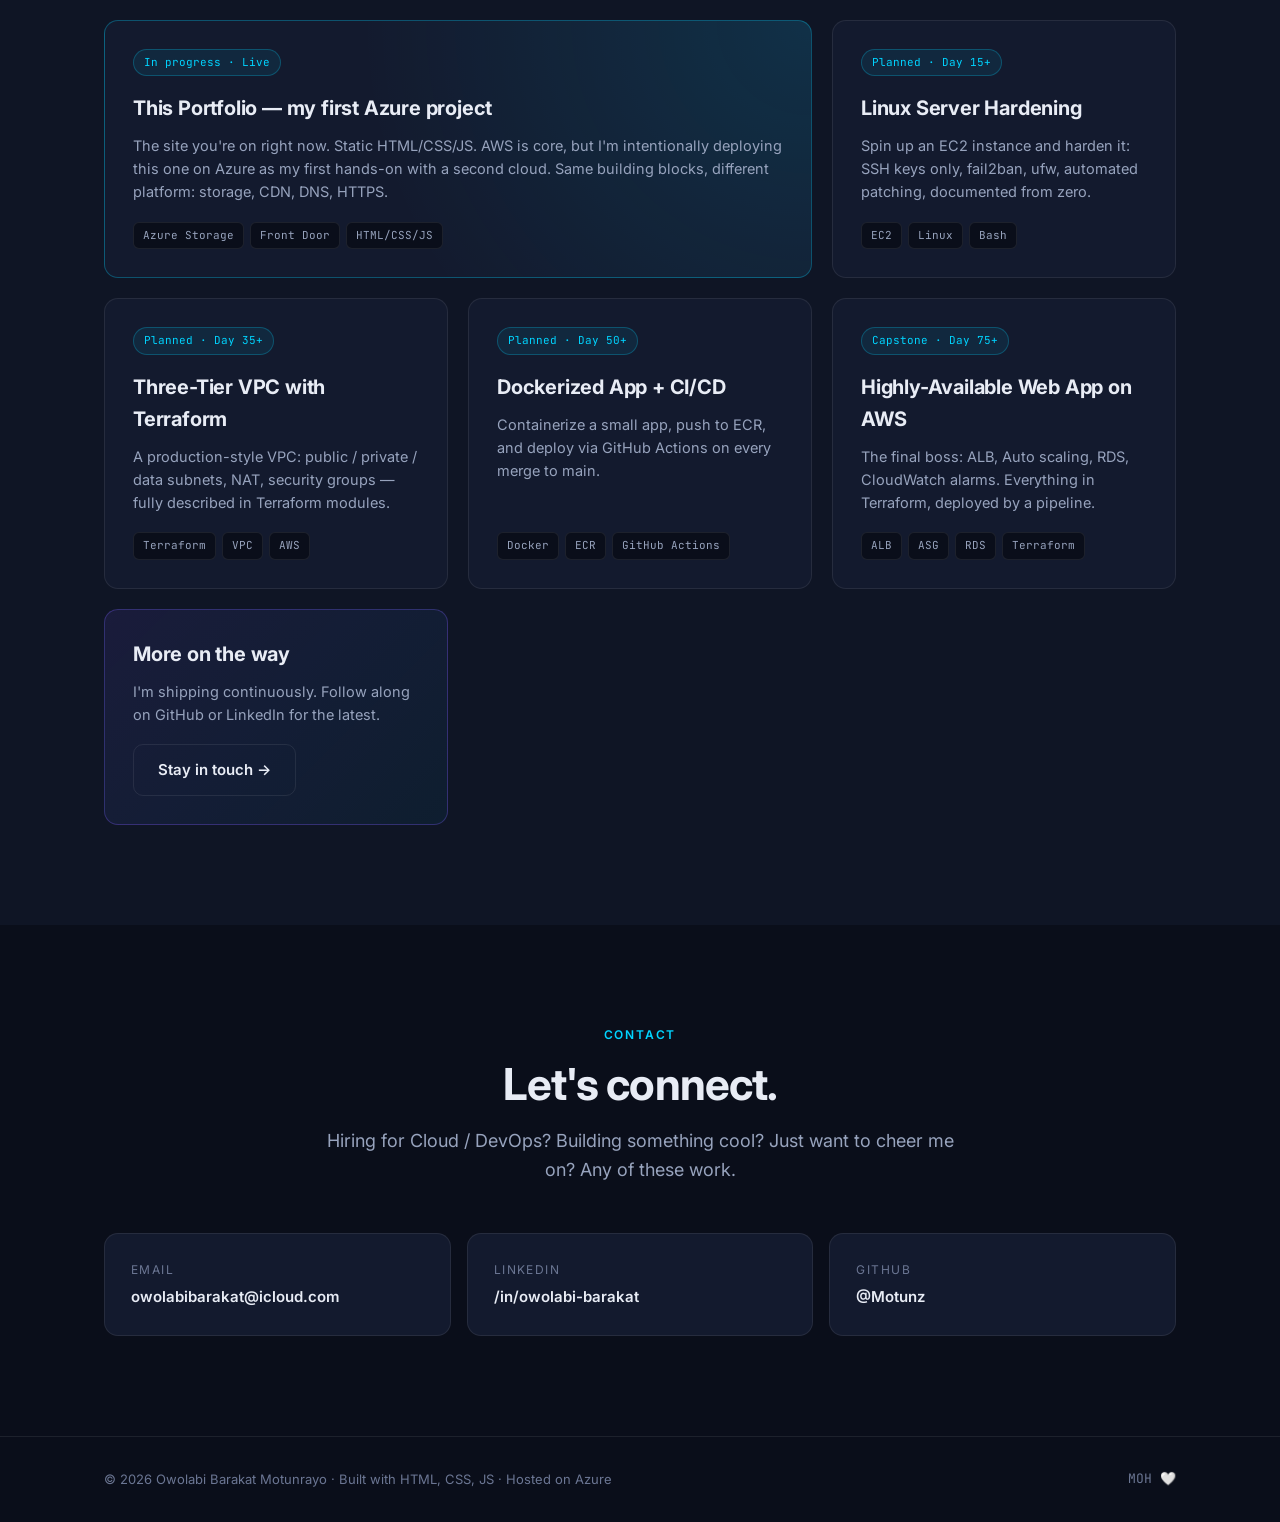
==== commit e17b204e: "Add files via upload" ====
--- a/index.html
+++ b/index.html
@@ -53,8 +53,8 @@
             I'm locking in for the cloud.
           </h1>
           <p class="hero-sub">
-            A woman in her 30s rewriting her story through <strong>Tech (Cloud Engineering)</strong>.
-            Embarking on a 90-day challenge, shipping projects, and documenting every step of the way.
+            A woman in her 30s rewriting her story through <strong> Tech (Cloud Engineering)</strong>.
+            Embarking on a 90-day lock-in challenge, shipping projects, and documenting every step of the way.
           </p>
           <div class="hero-cta">
             <a href="#projects" class="btn btn-primary">See my work</a>
@@ -69,7 +69,7 @@
           <div class="photo-deco"></div>
           <div class="photo-frame">
             <div class="photo-monogram" aria-hidden="true">B</div>
-            <img src="./Profile.jpg" alt="Owolabi Barakat Motunrayo" onerror="this.style.opacity=0" />
+            <img src="./profile.jpg" alt="Owolabi Barakat Motunrayo" onerror="this.style.opacity=0" />
           </div>
           <div class="photo-tag">
             <span class="photo-tag-dot"></span>
@@ -83,13 +83,12 @@
       <div class="container two-col">
         <div>
           <p class="eyebrow">About</p>
-          <h2>More than a career change, Its a chapter change.</h2>
+          <h2>More than a career change, its a chapter change.</h2>
           <p class="lead">
-            I'm Owolabi Barakat Motunrayo. I started this 90-day lock-in because I want more out of life
-            and I'm willing to put in the work to get it.
-          </p>
+            I'm Owolabi Barakat Motunrayo. I started this 90-day Cloud Engineering lock-in because I want more out of life
+            and I'm willing to put in the work to get it. </p>
           <p>
-            I build in public so the journey holds me accountable, and so anyone considering a similar leap
+            I build in public so the journey holds me accountable and so anyone considering a similar leap
             can see that it's real, it's hard, and it's absolutely possible. If you're new here:
             <em>Be my Guest.</em>
           </p>
@@ -98,10 +97,10 @@
           <h3>At a glance</h3>
           <ul class="kv">
             <li><span>Focus</span><span>Cloud / DevOps Engineering</span></li>
-            <li><span>Currently</span><span>90-Day Lock-In Challenge</span></li>
+            <li><span>Currently</span><span>90-Days Lock-In Challenge</span></li>
             <li><span>Cloud</span><span>AWS (primary)</span></li>
             <li><span>Style</span><span>Build · Document · Ship</span></li>
-            <li><span>Status</span><span class="status-dot">Open to opportunities(Internship, Collaboration)</span></li>
+            <li><span>Status</span><span class="status-dot">Open to opportunities (Internship, Collaboration)</span></li>
           </ul>
         </div>
       </div>
@@ -109,10 +108,10 @@
 
     <section id="journey" class="section section-alt">
       <div class="container">
-        <p class="eyebrow">The 90-day lock-in</p>
+        <p class="eyebrow">The 90-days lock-in</p>
         <h2>Building in public, one day at a time.</h2>
         <p class="lead lead-center">
-          Three phases. Ninety days. One goal — Become genuinely employable in Cloud &amp; DevOps.
+          Three phases. Ninety days. One goal: Become genuinely employable in Cloud &amp; DevOps.
         </p>
 
         <div class="timeline">
@@ -124,7 +123,7 @@
               <li>Linux fundamentals &amp; the command line</li>
               <li>Networking basics: DNS, HTTP, TCP/IP</li>
               <li>Git, GitHub, and writing in public</li>
-              <li>Core AWS services: IAM, S3, EC2, VPC</li>
+              <li>Core AWS/Azure services: IAM, S3, EC2, VPC</li>
             </ul>
           </article>
           <article class="phase">
@@ -144,7 +143,7 @@
             <p class="phase-range">Days 61 – 90</p>
             <ul>
               <li>Kubernetes basics and a real deployment</li>
-              <li>Monitoring with CloudWatch</li>
+              <li>Monitoring with CloudWatch / Prometheus</li>
               <li>Capstone project on AWS</li>
               <li>Polished portfolio + targeted applications</li>
             </ul>
@@ -201,11 +200,11 @@
         <div class="projects-grid">
           <article class="project-card featured">
             <div class="project-tag">In progress · Live</div>
-            <h3>This Portfolio: My first Azure project</h3>
+            <h3>This Portfolio — my first Azure project</h3>
             <p>
-              The site you're on right now. Static HTML/CSS/JS — AWS is core, but I'm intentionally
+              The site you're on right now. Static HTML/CSS/JS. AWS is core, but I'm intentionally
               deploying this one on Azure as my first hands-on with a second cloud. Same building blocks,
-              different vendor: storage, CDN, DNS, HTTPS.
+              different platform: storage, CDN, DNS, HTTPS.
             </p>
             <ul class="tech-tags">
               <li>Azure Storage</li><li>Front Door</li><li>HTML/CSS/JS</li>
@@ -215,14 +214,14 @@
           <article class="project-card">
             <div class="project-tag">Planned · Day 15+</div>
             <h3>Linux Server Hardening</h3>
-            <p>Spin up an EC2 instance and harden it — SSH keys only, fail2ban, ufw, automated patching, documented from zero.</p>
+            <p>Spin up an EC2 instance and harden it: SSH keys only, fail2ban, ufw, automated patching, documented from zero.</p>
             <ul class="tech-tags"><li>EC2</li><li>Linux</li><li>Bash</li></ul>
           </article>
 
           <article class="project-card">
             <div class="project-tag">Planned · Day 35+</div>
             <h3>Three-Tier VPC with Terraform</h3>
-            <p>A production-style VPC — public / private / data subnets, NAT, security groups — fully described in Terraform modules.</p>
+            <p>A production-style VPC: public / private / data subnets, NAT, security groups — fully described in Terraform modules.</p>
             <ul class="tech-tags"><li>Terraform</li><li>VPC</li><li>AWS</li></ul>
           </article>
 
@@ -236,7 +235,7 @@
           <article class="project-card">
             <div class="project-tag">Capstone · Day 75+</div>
             <h3>Highly-Available Web App on AWS</h3>
-            <p>The final boss — ALB, auto scaling, RDS, CloudWatch alarms. Everything in Terraform, deployed by a pipeline.</p>
+            <p>The final boss: ALB, Auto scaling, RDS, CloudWatch alarms. Everything in Terraform, deployed by a pipeline.</p>
             <ul class="tech-tags"><li>ALB</li><li>ASG</li><li>RDS</li><li>Terraform</li></ul>
           </article>
 
